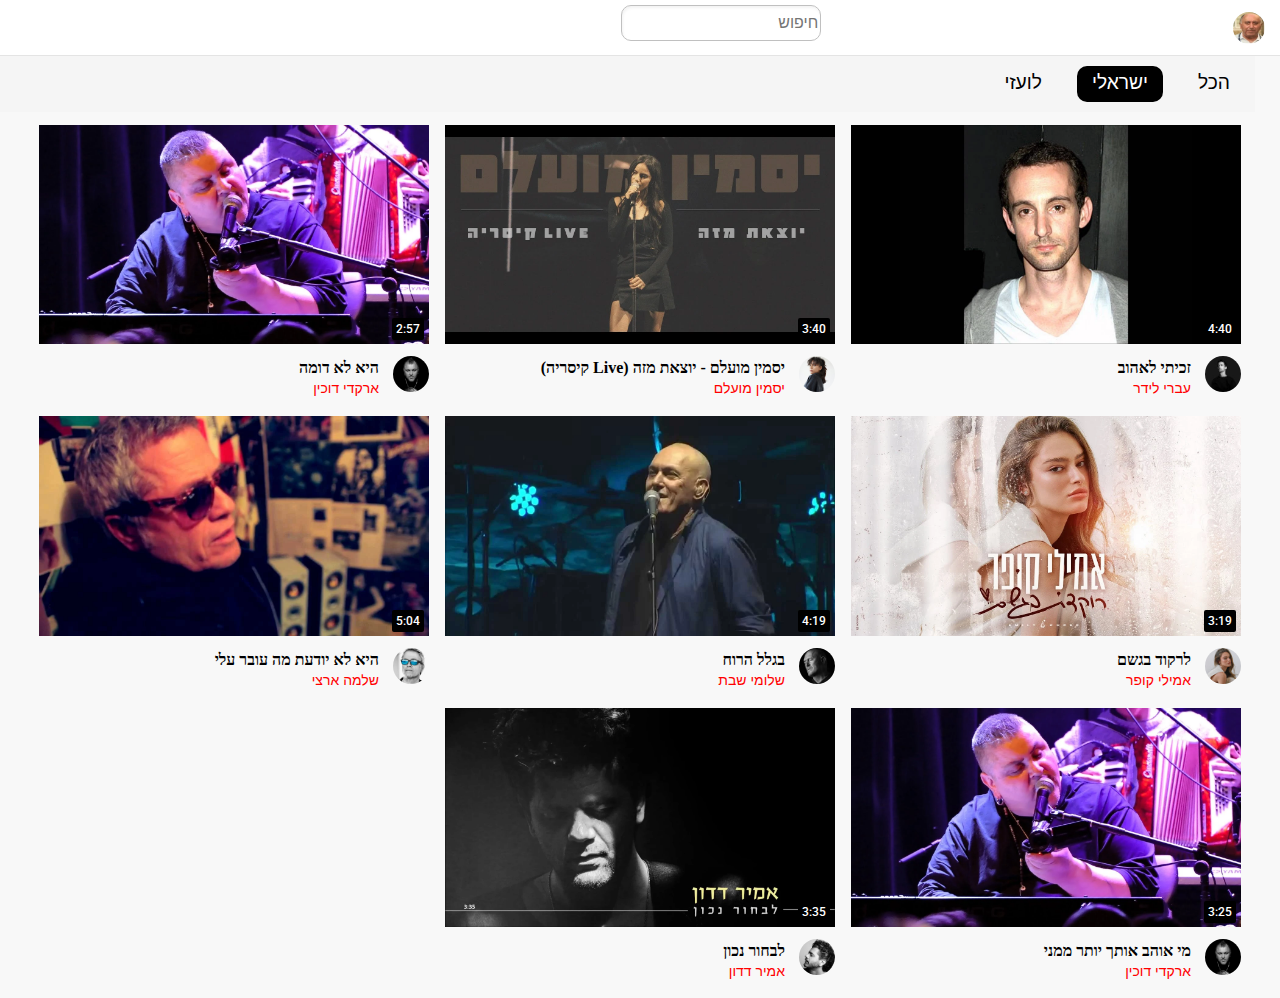
==== index1.html @ 4166ece1 "Add files via upload" ====
<!DOCTYPE html>
<html>
  <head>
    <meta name="viewport" content="width=device-width, initial-scale=1">
    <title>MyYoutube</title>
    <link rel="preconnect" href="https://fonts.googleapis.com">
    <link rel="preconnect" href="https://fonts.gstatic.com" crossorigin>
    <link href="https://fonts.googleapis.com/css2?family=Roboto:wght@400;500;700&display=swap" rel="stylesheet">

    <link rel="stylesheet" href="styles/general.css">
    <link rel="stylesheet" href="styles/header.css">
    <link rel="stylesheet" href="styles/video.css">
    <link rel="stylesheet" href="styles/sidebar.css">
    <link rel="stylesheet" href="styles/headerbar.css">
    <link rel="stylesheet" href="styles/buttons.css">
  </head>
  <body>
    <header class="header">
      <div class="left-section">
        <!--img class="hamburger-menu" src="icons/hamburger-menu.svg"-->
        <!--img class="youtube-logo" styl="display:none" src="icons/youtube-logo1.svg"-->
        <img class="current-user-picture" src="channel-pictures/uzichannel.jpg"-->
      </div>
      <div class="middle-section">
        <form>
          <input type="search" class="search-bar" name="gsearch" id="filterInput" placeholder="חיפוש">        
        </form>
      </div>
      
      <!--div class="middle-section">
        <input class="search-bar" type="text" placeholder="חיפוש">
        <input class="search-bar" type="search" id="search-icon" data-search placeholder="חיפוש">

        <button class="search-button">
          <img class="search-icon" src="icons/search.svg">
          <div class="tooltip">חיפוש</div>
        </button>
        < Put position absolute inside position relative >
        <button class="voice-search-button">
          <img class="voice-search-icon" src="icons/voice-search-icon.svg">
          <div class="tooltip">Search with your voice</div>
        </button-->
      </div-->
      <div class="right-section">
        <!--div class="upload-icon-container">
          <img class="upload-icon" src="icons/upload.svg">
          <div class="tooltip">Create</div>
        </div-->
        <!--div class="youtube-apps-icon-container">
          <img class="youtube-apps-icon" src="icons/youtube-apps.svg">
          <div class="tooltip">YouTube Apps</div>
        </div-->
        <!--div class="notifications-icon-container">
          <img class="notifications-icon" src="icons/notifications.svg">
          <div class="notifications-count">3</div>
          <div class="tooltip">Notifications</div>
        </div-->
        <!--img class="current-user-picture" src="channel-pictures/uzichannel.jpg"-->
      </div>
      
    </header>
    
    
    <nav class="headerbar">
      <ul>
        <li><a href ="index.html">הכל</a></li>
        <li><a href ="index1.html" style="color: white; background-color:black">ישראלי</a></li>
        <li><a href ="index2.html">לועזי</a></li>
      </ul>
    </nav>

    
      <nav class="sidebar">
      <div class="sidebar-link">
        <img class ="home" src="icons/home.svg">
        <div><a href="index.html">בית</a></div>
      </div>
      <div class="sidebar-link">
        <img src="icons/explore.svg">
        <div>Explore</div>
      </div>
      <div class="sidebar-link">
        <img src="icons/subscriptions.svg">
        <div>Subscriptions</div>
      </div>
      <div class="sidebar-link">
        <img src="icons/originals.svg">
        <div>Originals</div>
      </div>
      <div class="sidebar-link">
        <img class ="music" src="icons/youtube-music.svg">
        <div>מוזיקה</div>
      </div>
      <div class="sidebar-link">
        <img src="icons/library.svg">
        <div>Library</div>
      </div>
    </nav>

    <main>
      <div class="video-grid js-video-grid">
      </div>
    </main>

    <script type="module" src="scripts/youtubeisrael.js"></script>
   
  </body>
</html>
---- styles/general.css ----
p {
  margin-top: 0;
  margin-bottom: 0;
}

body {
  /* This style below will be inherited */
  
  direction: rtl;
  font-family: Roboto, Arial;
  margin: 15px;
  padding-top: 110px;
  padding-left: 24px;
  padding-right: 24px;
  background-color: rgb(248, 248, 248);
}
---- styles/header.css ----
.header {
  height: 55px;

  display: flex;
  flex-direction: row;
  justify-content: space-between;

  position: fixed;
  top: 0;
  left: 0;
  right: 0;
  z-index: 100;

  background-color: white;
  border-bottom-width: 1px;
  border-bottom-style: solid;
  border-bottom-color: rgb(228, 228, 228);
}

.left-section {
  display: flex;
  align-items: center;
}

.hamburger-menu {
  height: 24px;
  margin-left: 24px;
  margin-right: 24px;
}

.youtube-logo {
  height: 20px;
  cursor: pointer;
}
/*
.middle-section {
  flex: 1;
  margin-left: 70px;
  margin-right: 35px;
  max-width: 210px;
  display: flex;
  align-items: center;
}
*/
.search-bar {
  margin-top: 5px;
  flex: 1;
  height: 36px;
  padding-left: 10px;
  font-size: 16px;
  border: 1px solid rgb(192, 192, 192);
  border-radius: 10px;
  box-shadow: inset 1px 2px 3px rgba(0, 0, 0, 0.05);
  width: 200px;

}

.search-bar::placeholder {
  font-size: 16px;
}

.search-button {
  height: 40px;
  width: 66px;
  background-color: rgb(240, 240, 240);
  border-width: 1px;
  border-style: solid;
  border-color: rgb(192, 192, 192);
  margin-left: -1px;
  margin-right: 10px;
}

.search-button,
.voice-search-button,
.upload-icon-container {
  display: flex;
  justify-content: center;
  align-items: center;
  position: relative;
}

.search-button .tooltip,
.voice-search-button .tooltip,
.upload-icon-container .tooltip {
  position: absolute;
  background-color: gray;
  color: white;
  padding-top: 4px;
  padding-bottom: 4px;
  padding-left: 8px;
  padding-right: 8px;
  border-radius: 2px;
  font-size: 12px;
  bottom: -30px;
  opacity: 0;
  transition: opacity 0.15s;
  pointer-events: none;
  white-space: nowrap;
}

.search-button:hover .tooltip,
.voice-search-button:hover .tooltip,
.upload-icon-container:hover .tooltip {
  opacity: 1;
}

.search-icon {
  height: 25px;
}

.voice-search-button {
  height: 40px;
  width: 40px;
  border-radius: 20px;
  border: none;
  background-color: rgb(245, 245, 245);
}

.voice-search-icon {
  height: 24px;
}

.right-section {
  width: 180px;
  margin-right: 20px;
  display: flex;
  align-items: center;
  justify-content: space-between;
  flex-shrink: 0;
  margin-left: 24px;
}

.upload-icon {
  height: 24px;
}

.youtube-apps-icon {
  height: 24px;
}

.notifications-icon {
  height: 24px;
}

.notifications-icon-container {
  position: relative;
}

.notifications-count {
  position: absolute;
  top: -2px;
  right: -5px;
  background-color: rgb(200, 0, 0);
  color: white;
  font-size: 11px;
  padding-left: 5px;
  padding-right: 5px;
  padding-top: 2px;
  padding-bottom: 2px;
  border-radius: 10px;
}

.current-user-picture {
  margin: 15px;
  height: 32px;
  border-radius: 16px;
}

.search-button,
.voice-search-button,
.upload-icon-container,
.youtube-apps-icon-container,
.notifications-icon-container {
  display: flex;
  justify-content: center;
  align-items: center;
  position: relative;
  cursor: pointer;
}

.search-button .tooltip,
.voice-search-button .tooltip,
.upload-icon-container .tooltip,
.youtube-apps-icon-container .tooltip,
.notifications-icon-container .tooltip {
  font-family: Roboto, Arial;
  position: absolute;
  background-color: gray;
  color: white;
  padding-top: 4px;
  padding-bottom: 4px;
  padding-left: 8px;
  padding-right: 8px;
  border-radius: 2px;
  font-size: 12px;
  bottom: -30px;
  opacity: 0;
  transition: opacity 0.15s;
  pointer-events: none;
  white-space: nowrap;
}

.search-button:hover .tooltip,
.voice-search-button:hover .tooltip,
.upload-icon-container:hover .tooltip,
.youtube-apps-icon-container:hover .tooltip,
.notifications-icon-container:hover .tooltip {
  opacity: 1;
}

header ul li{
  margin-bottom:  50px;
  list-style: none;
  padding: 20px;
  margin: 10px;
  float: left;
  font-size: 20px;
  border-radius: 35px;
  /*background: red;*/

}
header ul li a{
  color: inherit;
  text-decoration: none;
}
header ul li.active{
  background: var(--gra);
}
header ul li.active a{
  color: white;
  font-weight: bold;
}
---- styles/video.css ----
.thumbnail {
  width: 100%;
  cursor: pointer;
}

.thumbnail:hover{
  scale:  1.04;
  
}

.video-title {
  margin-top: 0;
  font-size: 14px;
  font-weight: 500;
  line-height: 20px;
  
}

.video-info-grid {
  display: grid;
  grid-template-columns: 50px 1fr;
}

.profile-picture {
  width: 36px;
  border-radius: 50px;
}

.thumbnail-row {
  margin-bottom: 8px;
  position: relative;
}

.video-author,
.video-stats {
  font-size: 14px;
  color: rgb(96, 96, 96);
}

.video-stats {
  display:none;
  }

.video-author {
  margin-bottom: 4px;
  font-family: arial;
  color: red;
}

@media (min-width: 1000px) {
  .video-title {
    font-size: 16px;
    line-height: 24px;
    font-weight: 800;
    font-family: miriam;
   
  }
}

@media (min-width: 1000px) {
  .video-author,
  .video-stats {
    font-size: 14px;
  }
}

.video-grid {
  display: grid;
  /*grid-template-columns: 1fr 1fr; */
  column-gap: 16px;
  row-gap: 16px;
  grid-template-columns: repeat(6, 1fr);
}


@media (max-width: 2000px) {
  .video-grid {
    grid-template-columns: repeat(5, 1fr);
  }
}

/* This @media means when the screen width is 1600px or
   less, we will divide the grid into 6 columns. */
@media (max-width: 1600px) {
  .video-grid {
    grid-template-columns: repeat(4, 1fr);
  }
}

@media (max-width: 1300px) {
  .video-grid {
    grid-template-columns: repeat(3, 1fr);
  }
}

@media (max-width: 1200px) {
  .video-grid {
    grid-template-columns: repeat(2, 2fr);
  }
}

@media (max-width: 1000px) {
  .video-grid {
    grid-template-columns: repeat(1, 1fr);
  }
}
/*
@media (max-width: 900px) {
  .video-grid {
    grid-template-columns: repeat(1, 1fr);
  }
}

@media (max-width: 575px) {
  .video-grid {
    grid-template-columns: repeat(1, 1fr);
  }
}

@media (max-width: 450px) {
  .video-grid {
    grid-template-columns: 1fr;
  }
}
*/

.video-time {
  font-size: 12px;
  font-weight: 500;
  padding: 4px;
  border-radius: 2px;
  background-color: black;
  color: white;
  position: absolute;
  bottom: 8px;
  right: 5px;
}

.video-preview {
  display: block;
}

div.show {
  display: none;
  animation: animate 0.5s;
}
div.hide {
  display: none;
}

@keyframes animate {   
   0%{
      transform: scale(0);
   }100%{
    transform: scale(1);
   }   
}
---- styles/sidebar.css ----
.sidebar {
  display: none;
  position: fixed;
  right: 0;
  bottom: 0;
  top: 55px;
  background-color: white;
  width: 72px;
  z-index: 200;

}

.sidebar-link {
  height: 74px;
  display: flex;
  justify-content: center;
  align-items: center;
  flex-direction: column;
}

.home, .music{
  cursor: pointer;
}


.sidebar-link:hover {
  background-color: rgb(235, 235, 235);
  
}

.sidebar-link img {
  height: 24px;
  margin-bottom: 4px;
}

.sidebar-link div {
  font-size: 12px;
}
---- styles/headerbar.css ----
.headerbar {
    display: flex;
    flex-direction: row;
    justify-content: space-between;
  
    position: fixed;
    top: 56px;
    left: 0px;
    right: 25px;
    z-index: 100;
    direction: rtl;
    background-color: whitesmoke;
}

.headerbar ul {

    list-style-type: none;
    background-color: hsl(0,0,10%);
    padding: 0px;
    margin: 0px;
    overflow: hidden;
}
.headerbar a{
   
    display: flex;
    height:0px;
    margin-bottom: 25px;
    margin:10px;
    color: black;
    text-decoration: none;
    padding-top: 6px;
    padding-left: 15px;
    padding-right: 15px;
    display:block;
    text-align: right;
    font-size: 1.2em;
    font-family: Arial, sans-serif;
  
    border-radius: 10px;
    background-color: hsl(0,0,70%);
    padding-bottom: 30px;
    
}
.headerbar a:hover{
    opacity: 0.8px;
    background-color: lightgrey;
}

.headerbar li {
    float: right;
}
---- styles/buttons.css ----
.subscribe-button {
  background-color: rgb(200, 0, 0);
  color: white;
  border: none;
  border-radius: 2px;
  cursor: pointer;
  margin-right: 8px;
  margin-left: 20px;
  padding-top: 10px;
  padding-bottom: 10px;
  padding-left: 16px;
  padding-right: 16px;
  transition: opacity 0.15s;
  vertical-align: top;
}

.subscribe-button:hover {
  opacity: 0.8;
}

.subscribe-button:active {
  opacity: 0.5;
}

.join-button {
  background-color: white;
  border-color: rgb(6, 95, 212);
  border-style: solid;
  border-width: 1px;
  color: rgb(6, 95, 212);
  border-radius: 2px;
  cursor: pointer;
  padding-top: 9px;
  padding-bottom: 9px;
  padding-left: 16px;
  padding-right: 16px;

  transition: background-color 0.15s,
    color 0.15s;
}

.join-button:hover {
  background-color: rgb(6, 95, 212);
  color: white;
}

.join-button:active {
  opacity: 0.7;
}

.tweet-button {
  margin-top: 10px;
  margin-right: 20px;
  background-color: white;
  color: rgb(29, 155, 240);
  border: none;
  height: 36px;
  width: 74px;
  border-radius: 8px;
  border-radius: 18px;
  font-weight: bold;
  font-size: 15px;
  cursor: pointer;
  margin-left: 8px;
  transition: box-shadow 0.15s;
  vertical-align: top;
}

.tweet-button:hover {
  box-shadow: 5px 5px 10px rgba(0, 0, 0, 0.15);
  background-color: rgb(6, 95, 212);
  color: white;
}


.tweet-button:active {
  opacity: 0.7;
  background-color: red;
  color: white;
}
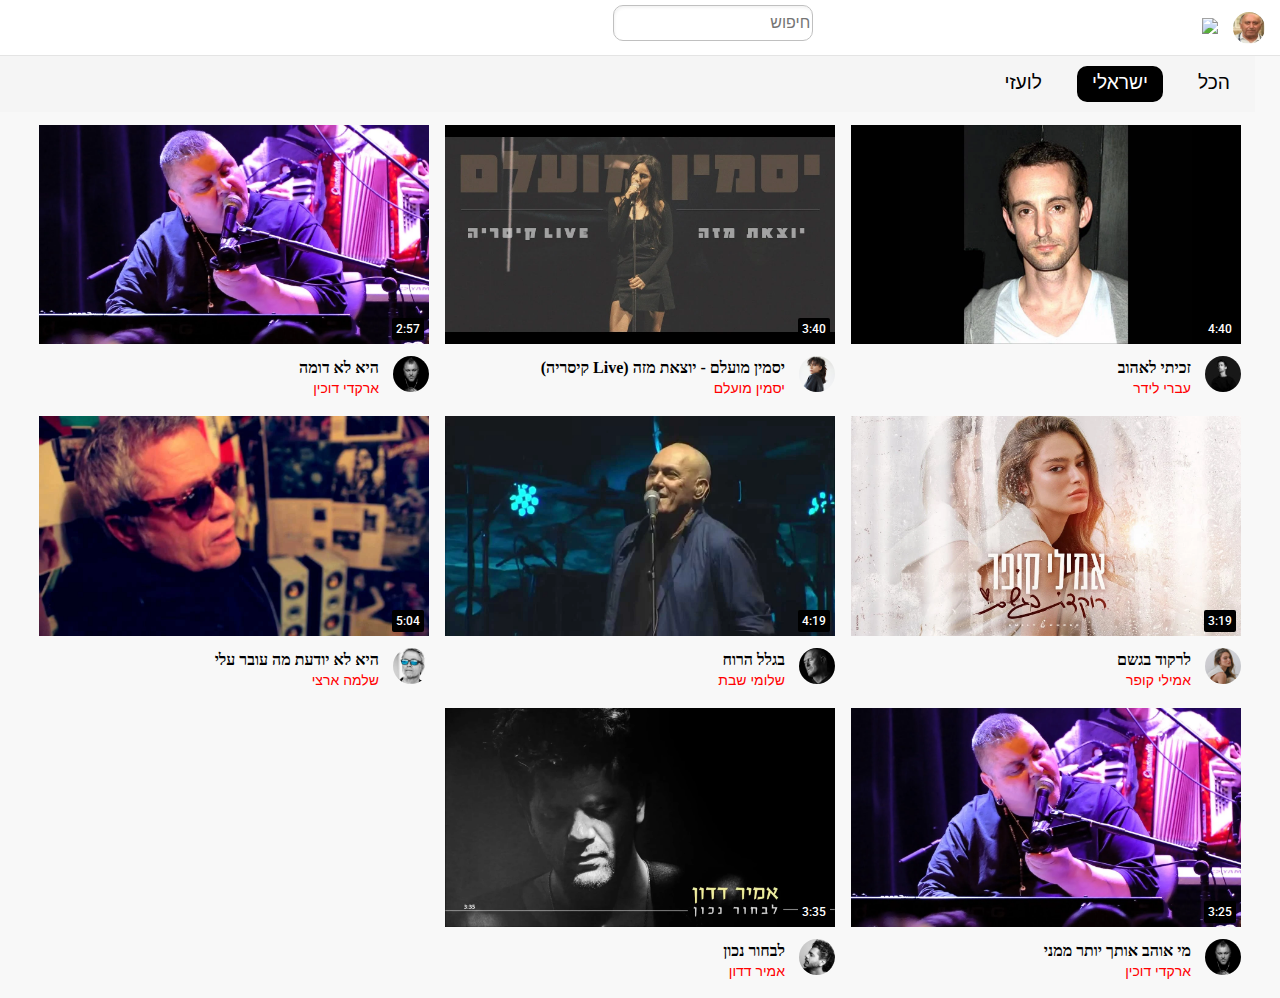
==== commit 59d0f209: "Add files via upload" ====
--- a/index1.html
+++ b/index1.html
@@ -18,8 +18,8 @@
     <header class="header">
       <div class="left-section">
         <!--img class="hamburger-menu" src="icons/hamburger-menu.svg"-->
-        <!--img class="youtube-logo" styl="display:none" src="icons/youtube-logo1.svg"-->
-        <img class="current-user-picture" src="channel-pictures/uzichannel.jpg"-->
+        <img class="current-user-picture" src="channel-pictures/uzichannel.jpg">
+        <img class="youtube-logo" src="icons/youtube-logo1.png">
       </div>
       <div class="middle-section">
         <form>
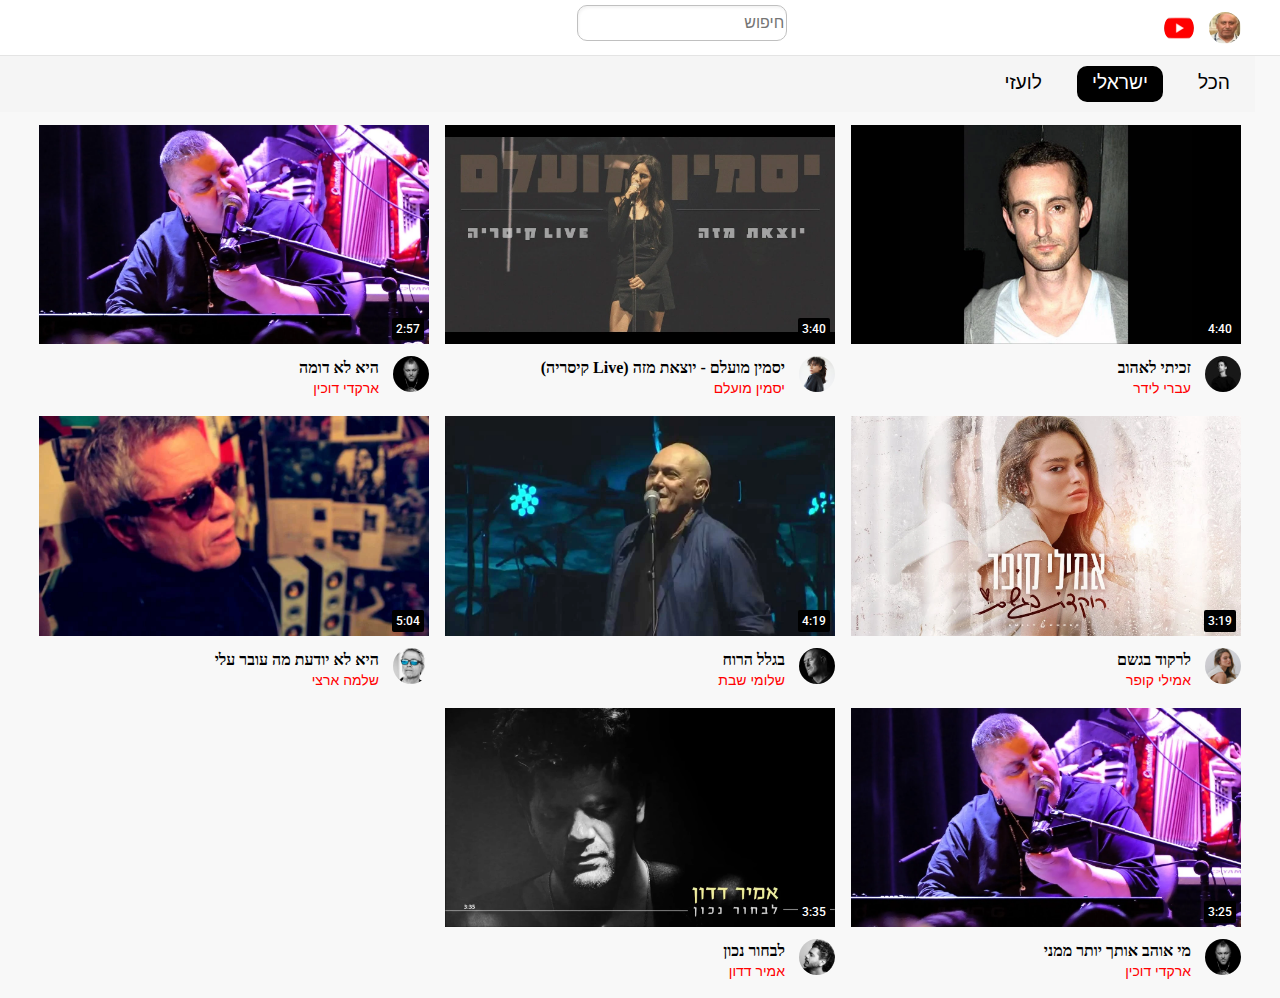
==== commit dfc62476: "Add files via upload" ====
--- a/index1.html
+++ b/index1.html
@@ -2,7 +2,7 @@
 <html>
   <head>
     <meta name="viewport" content="width=device-width, initial-scale=1">
-    <title>MyYoutube</title>
+    <title>Mytube</title>
     <link rel="preconnect" href="https://fonts.googleapis.com">
     <link rel="preconnect" href="https://fonts.gstatic.com" crossorigin>
     <link href="https://fonts.googleapis.com/css2?family=Roboto:wght@400;500;700&display=swap" rel="stylesheet">
--- a/styles/header.css
+++ b/styles/header.css
@@ -18,19 +18,24 @@
 }
 
 .left-section {
-  display: flex;
-  align-items: center;
-}
-
-.hamburger-menu {
-  height: 24px;
+
+  display: flex;
+  align-items: center;
   margin-left: 24px;
   margin-right: 24px;
 }
 
+.hamburger-menu {
+  height: 24px;
+  margin-left: 24px;
+  margin-right: 24px;
+}
+
 .youtube-logo {
-  height: 20px;
-  cursor: pointer;
+  width: 30px;
+  height: 30px;
+  border-radius: 50px;
+  /* margin-right: 10px; */
 }
 /*
 .middle-section {
@@ -51,7 +56,7 @@
   border: 1px solid rgb(192, 192, 192);
   border-radius: 10px;
   box-shadow: inset 1px 2px 3px rgba(0, 0, 0, 0.05);
-  width: 200px;
+  width: 210px;
 
 }
 
